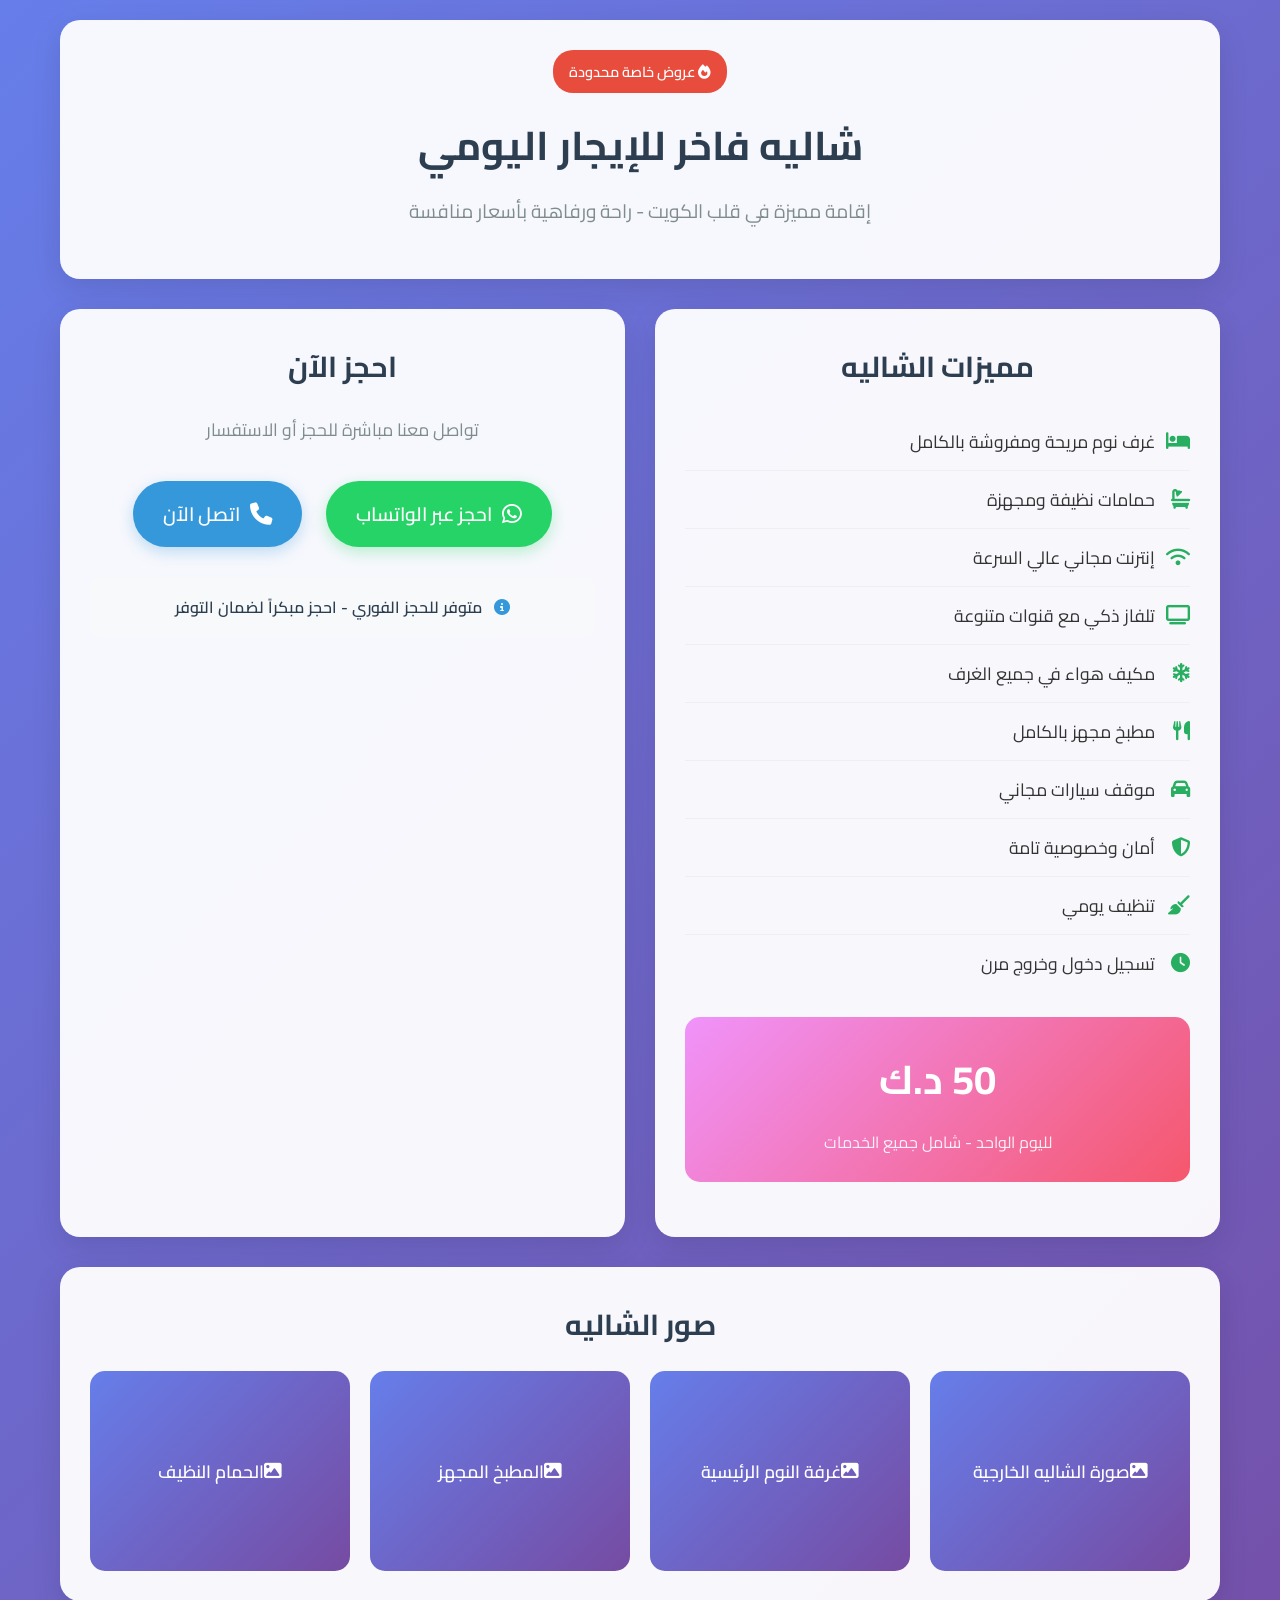
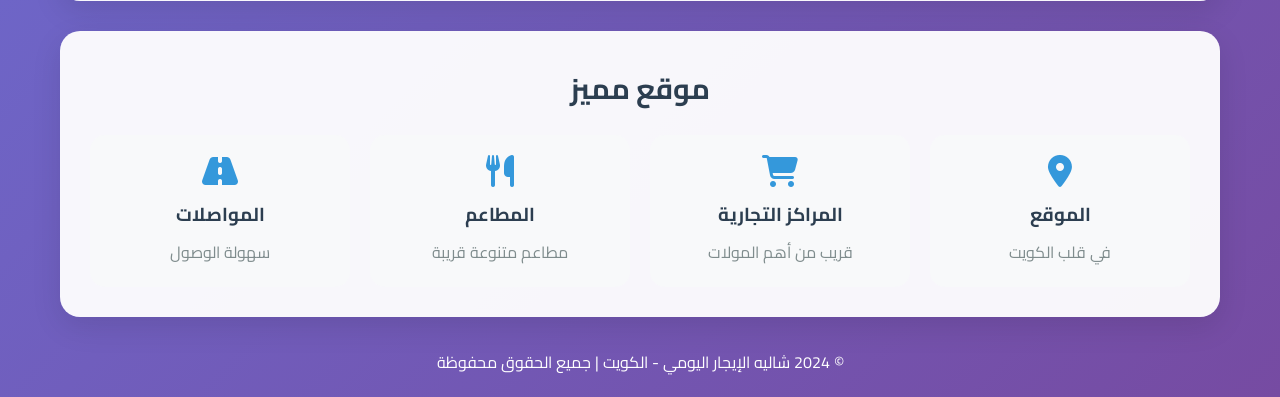
==== chalet-advertisement.html @ 50dc8041 "Add chalet rental advertisement with HTML, README, and social media texts Co-authored-by: aa1013246 " ====
<!DOCTYPE html>
<html lang="ar" dir="rtl">
<head>
    <meta charset="UTF-8">
    <meta name="viewport" content="width=device-width, initial-scale=1.0">
    <title>شاليه فاخر للإيجار اليومي - الكويت | إقامة مميزة</title>
    <meta name="description" content="شاليه فاخر ومريح للإيجار اليومي في الكويت. إقامة مميزة مع جميع الخدمات والراحة المطلوبة. احجز الآن!">
    <link rel="preconnect" href="https://fonts.googleapis.com">
    <link rel="preconnect" href="https://fonts.gstatic.com" crossorigin>
    <link href="https://fonts.googleapis.com/css2?family=Cairo:wght@300;400;600;700&display=swap" rel="stylesheet">
    <link rel="stylesheet" href="https://cdnjs.cloudflare.com/ajax/libs/font-awesome/6.4.0/css/all.min.css">
    <style>
        * {
            margin: 0;
            padding: 0;
            box-sizing: border-box;
        }

        body {
            font-family: 'Cairo', sans-serif;
            background: linear-gradient(135deg, #667eea 0%, #764ba2 100%);
            min-height: 100vh;
            color: #333;
        }

        .container {
            max-width: 1200px;
            margin: 0 auto;
            padding: 20px;
        }

        .header {
            text-align: center;
            background: rgba(255, 255, 255, 0.95);
            border-radius: 20px;
            padding: 30px;
            margin-bottom: 30px;
            box-shadow: 0 10px 30px rgba(0, 0, 0, 0.1);
        }

        .header h1 {
            color: #2c3e50;
            font-size: 2.5rem;
            margin-bottom: 10px;
            font-weight: 700;
        }

        .header .subtitle {
            color: #7f8c8d;
            font-size: 1.2rem;
            margin-bottom: 20px;
        }

        .main-content {
            display: grid;
            grid-template-columns: 1fr 1fr;
            gap: 30px;
            margin-bottom: 30px;
        }

        .chalet-info {
            background: rgba(255, 255, 255, 0.95);
            border-radius: 20px;
            padding: 30px;
            box-shadow: 0 10px 30px rgba(0, 0, 0, 0.1);
        }

        .chalet-info h2 {
            color: #2c3e50;
            font-size: 1.8rem;
            margin-bottom: 20px;
            text-align: center;
        }

        .features {
            list-style: none;
            margin-bottom: 25px;
        }

        .features li {
            padding: 12px 0;
            border-bottom: 1px solid #ecf0f1;
            display: flex;
            align-items: center;
            font-size: 1.1rem;
        }

        .features li:last-child {
            border-bottom: none;
        }

        .features i {
            color: #27ae60;
            margin-left: 15px;
            font-size: 1.2rem;
            width: 20px;
        }

        .price-section {
            background: linear-gradient(135deg, #f093fb 0%, #f5576c 100%);
            color: white;
            padding: 25px;
            border-radius: 15px;
            text-align: center;
            margin-bottom: 25px;
        }

        .price {
            font-size: 2.5rem;
            font-weight: 700;
            margin-bottom: 10px;
        }

        .price-note {
            font-size: 1rem;
            opacity: 0.9;
        }

        .contact-section {
            background: rgba(255, 255, 255, 0.95);
            border-radius: 20px;
            padding: 30px;
            box-shadow: 0 10px 30px rgba(0, 0, 0, 0.1);
            text-align: center;
        }

        .contact-section h2 {
            color: #2c3e50;
            font-size: 1.8rem;
            margin-bottom: 20px;
        }

        .whatsapp-btn {
            display: inline-flex;
            align-items: center;
            background: #25d366;
            color: white;
            padding: 15px 30px;
            border-radius: 50px;
            text-decoration: none;
            font-size: 1.2rem;
            font-weight: 600;
            margin: 10px;
            transition: all 0.3s ease;
            box-shadow: 0 5px 15px rgba(37, 211, 102, 0.3);
        }

        .whatsapp-btn:hover {
            transform: translateY(-2px);
            box-shadow: 0 8px 25px rgba(37, 211, 102, 0.4);
        }

        .whatsapp-btn i {
            margin-left: 10px;
            font-size: 1.4rem;
        }

        .phone-btn {
            display: inline-flex;
            align-items: center;
            background: #3498db;
            color: white;
            padding: 15px 30px;
            border-radius: 50px;
            text-decoration: none;
            font-size: 1.2rem;
            font-weight: 600;
            margin: 10px;
            transition: all 0.3s ease;
            box-shadow: 0 5px 15px rgba(52, 152, 219, 0.3);
        }

        .phone-btn:hover {
            transform: translateY(-2px);
            box-shadow: 0 8px 25px rgba(52, 152, 219, 0.4);
        }

        .phone-btn i {
            margin-left: 10px;
            font-size: 1.4rem;
        }

        .gallery {
            background: rgba(255, 255, 255, 0.95);
            border-radius: 20px;
            padding: 30px;
            box-shadow: 0 10px 30px rgba(0, 0, 0, 0.1);
        }

        .gallery h2 {
            color: #2c3e50;
            font-size: 1.8rem;
            margin-bottom: 20px;
            text-align: center;
        }

        .image-grid {
            display: grid;
            grid-template-columns: repeat(auto-fit, minmax(250px, 1fr));
            gap: 20px;
        }

        .image-placeholder {
            background: linear-gradient(135deg, #667eea 0%, #764ba2 100%);
            height: 200px;
            border-radius: 15px;
            display: flex;
            align-items: center;
            justify-content: center;
            color: white;
            font-size: 1.1rem;
            font-weight: 600;
        }

        .location-info {
            background: rgba(255, 255, 255, 0.95);
            border-radius: 20px;
            padding: 30px;
            box-shadow: 0 10px 30px rgba(0, 0, 0, 0.1);
            margin-top: 30px;
        }

        .location-info h2 {
            color: #2c3e50;
            font-size: 1.8rem;
            margin-bottom: 20px;
            text-align: center;
        }

        .location-details {
            display: grid;
            grid-template-columns: repeat(auto-fit, minmax(200px, 1fr));
            gap: 20px;
        }

        .location-item {
            text-align: center;
            padding: 20px;
            background: #f8f9fa;
            border-radius: 15px;
        }

        .location-item i {
            font-size: 2rem;
            color: #3498db;
            margin-bottom: 10px;
        }

        .location-item h3 {
            color: #2c3e50;
            margin-bottom: 5px;
        }

        .location-item p {
            color: #7f8c8d;
        }

        .footer {
            text-align: center;
            margin-top: 30px;
            color: white;
            font-size: 1rem;
        }

        @media (max-width: 768px) {
            .main-content {
                grid-template-columns: 1fr;
            }
            
            .header h1 {
                font-size: 2rem;
            }
            
            .price {
                font-size: 2rem;
            }
        }

        .urgent-badge {
            background: #e74c3c;
            color: white;
            padding: 8px 16px;
            border-radius: 20px;
            font-size: 0.9rem;
            font-weight: 600;
            display: inline-block;
            margin-bottom: 15px;
            animation: pulse 2s infinite;
        }

        @keyframes pulse {
            0% { transform: scale(1); }
            50% { transform: scale(1.05); }
            100% { transform: scale(1); }
        }
    </style>
</head>
<body>
    <div class="container">
        <div class="header">
            <div class="urgent-badge">
                <i class="fas fa-fire"></i> عروض خاصة محدودة
            </div>
            <h1>شاليه فاخر للإيجار اليومي</h1>
            <p class="subtitle">إقامة مميزة في قلب الكويت - راحة ورفاهية بأسعار منافسة</p>
        </div>

        <div class="main-content">
            <div class="chalet-info">
                <h2>مميزات الشاليه</h2>
                <ul class="features">
                    <li><i class="fas fa-bed"></i> غرف نوم مريحة ومفروشة بالكامل</li>
                    <li><i class="fas fa-bath"></i> حمامات نظيفة ومجهزة</li>
                    <li><i class="fas fa-wifi"></i> إنترنت مجاني عالي السرعة</li>
                    <li><i class="fas fa-tv"></i> تلفاز ذكي مع قنوات متنوعة</li>
                    <li><i class="fas fa-snowflake"></i> مكيف هواء في جميع الغرف</li>
                    <li><i class="fas fa-utensils"></i> مطبخ مجهز بالكامل</li>
                    <li><i class="fas fa-car"></i> موقف سيارات مجاني</li>
                    <li><i class="fas fa-shield-alt"></i> أمان وخصوصية تامة</li>
                    <li><i class="fas fa-broom"></i> تنظيف يومي</li>
                    <li><i class="fas fa-clock"></i> تسجيل دخول وخروج مرن</li>
                </ul>

                <div class="price-section">
                    <div class="price">50 د.ك</div>
                    <div class="price-note">لليوم الواحد - شامل جميع الخدمات</div>
                </div>
            </div>

            <div class="contact-section">
                <h2>احجز الآن</h2>
                <p style="margin-bottom: 25px; font-size: 1.1rem; color: #7f8c8d;">
                    تواصل معنا مباشرة للحجز أو الاستفسار
                </p>
                
                <a href="https://wa.me/965XXXXXXXXX" class="whatsapp-btn" target="_blank">
                    <i class="fab fa-whatsapp"></i>
                    احجز عبر الواتساب
                </a>
                
                <a href="tel:+965XXXXXXXXX" class="phone-btn">
                    <i class="fas fa-phone"></i>
                    اتصل الآن
                </a>
                
                <div style="margin-top: 20px; padding: 15px; background: #f8f9fa; border-radius: 10px;">
                    <p style="margin: 0; color: #2c3e50; font-weight: 600;">
                        <i class="fas fa-info-circle" style="color: #3498db; margin-left: 8px;"></i>
                        متوفر للحجز الفوري - احجز مبكراً لضمان التوفر
                    </p>
                </div>
            </div>
        </div>

        <div class="gallery">
            <h2>صور الشاليه</h2>
            <div class="image-grid">
                <div class="image-placeholder">
                    <i class="fas fa-image"></i> صورة الشاليه الخارجية
                </div>
                <div class="image-placeholder">
                    <i class="fas fa-image"></i> غرفة النوم الرئيسية
                </div>
                <div class="image-placeholder">
                    <i class="fas fa-image"></i> المطبخ المجهز
                </div>
                <div class="image-placeholder">
                    <i class="fas fa-image"></i> الحمام النظيف
                </div>
            </div>
        </div>

        <div class="location-info">
            <h2>موقع مميز</h2>
            <div class="location-details">
                <div class="location-item">
                    <i class="fas fa-map-marker-alt"></i>
                    <h3>الموقع</h3>
                    <p>في قلب الكويت</p>
                </div>
                <div class="location-item">
                    <i class="fas fa-shopping-cart"></i>
                    <h3>المراكز التجارية</h3>
                    <p>قريب من أهم المولات</p>
                </div>
                <div class="location-item">
                    <i class="fas fa-utensils"></i>
                    <h3>المطاعم</h3>
                    <p>مطاعم متنوعة قريبة</p>
                </div>
                <div class="location-item">
                    <i class="fas fa-road"></i>
                    <h3>المواصلات</h3>
                    <p>سهولة الوصول</p>
                </div>
            </div>
        </div>

        <div class="footer">
            <p>© 2024 شاليه الإيجار اليومي - الكويت | جميع الحقوق محفوظة</p>
        </div>
    </div>

    <script>
        // إضافة تفاعل للصفحة
        document.addEventListener('DOMContentLoaded', function() {
            // تحريك سلس للروابط
            const links = document.querySelectorAll('a[href^="#"]');
            links.forEach(link => {
                link.addEventListener('click', function(e) {
                    e.preventDefault();
                    const target = document.querySelector(this.getAttribute('href'));
                    if (target) {
                        target.scrollIntoView({
                            behavior: 'smooth'
                        });
                    }
                });
            });

            // إضافة تأثير التحميل التدريجي للعناصر
            const observerOptions = {
                threshold: 0.1,
                rootMargin: '0px 0px -50px 0px'
            };

            const observer = new IntersectionObserver(function(entries) {
                entries.forEach(entry => {
                    if (entry.isIntersecting) {
                        entry.target.style.opacity = '1';
                        entry.target.style.transform = 'translateY(0)';
                    }
                });
            }, observerOptions);

            // تطبيق التأثير على جميع البطاقات
            const cards = document.querySelectorAll('.chalet-info, .contact-section, .gallery, .location-info');
            cards.forEach(card => {
                card.style.opacity = '0';
                card.style.transform = 'translateY(30px)';
                card.style.transition = 'all 0.6s ease';
                observer.observe(card);
            });
        });
    </script>
</body>
</html>
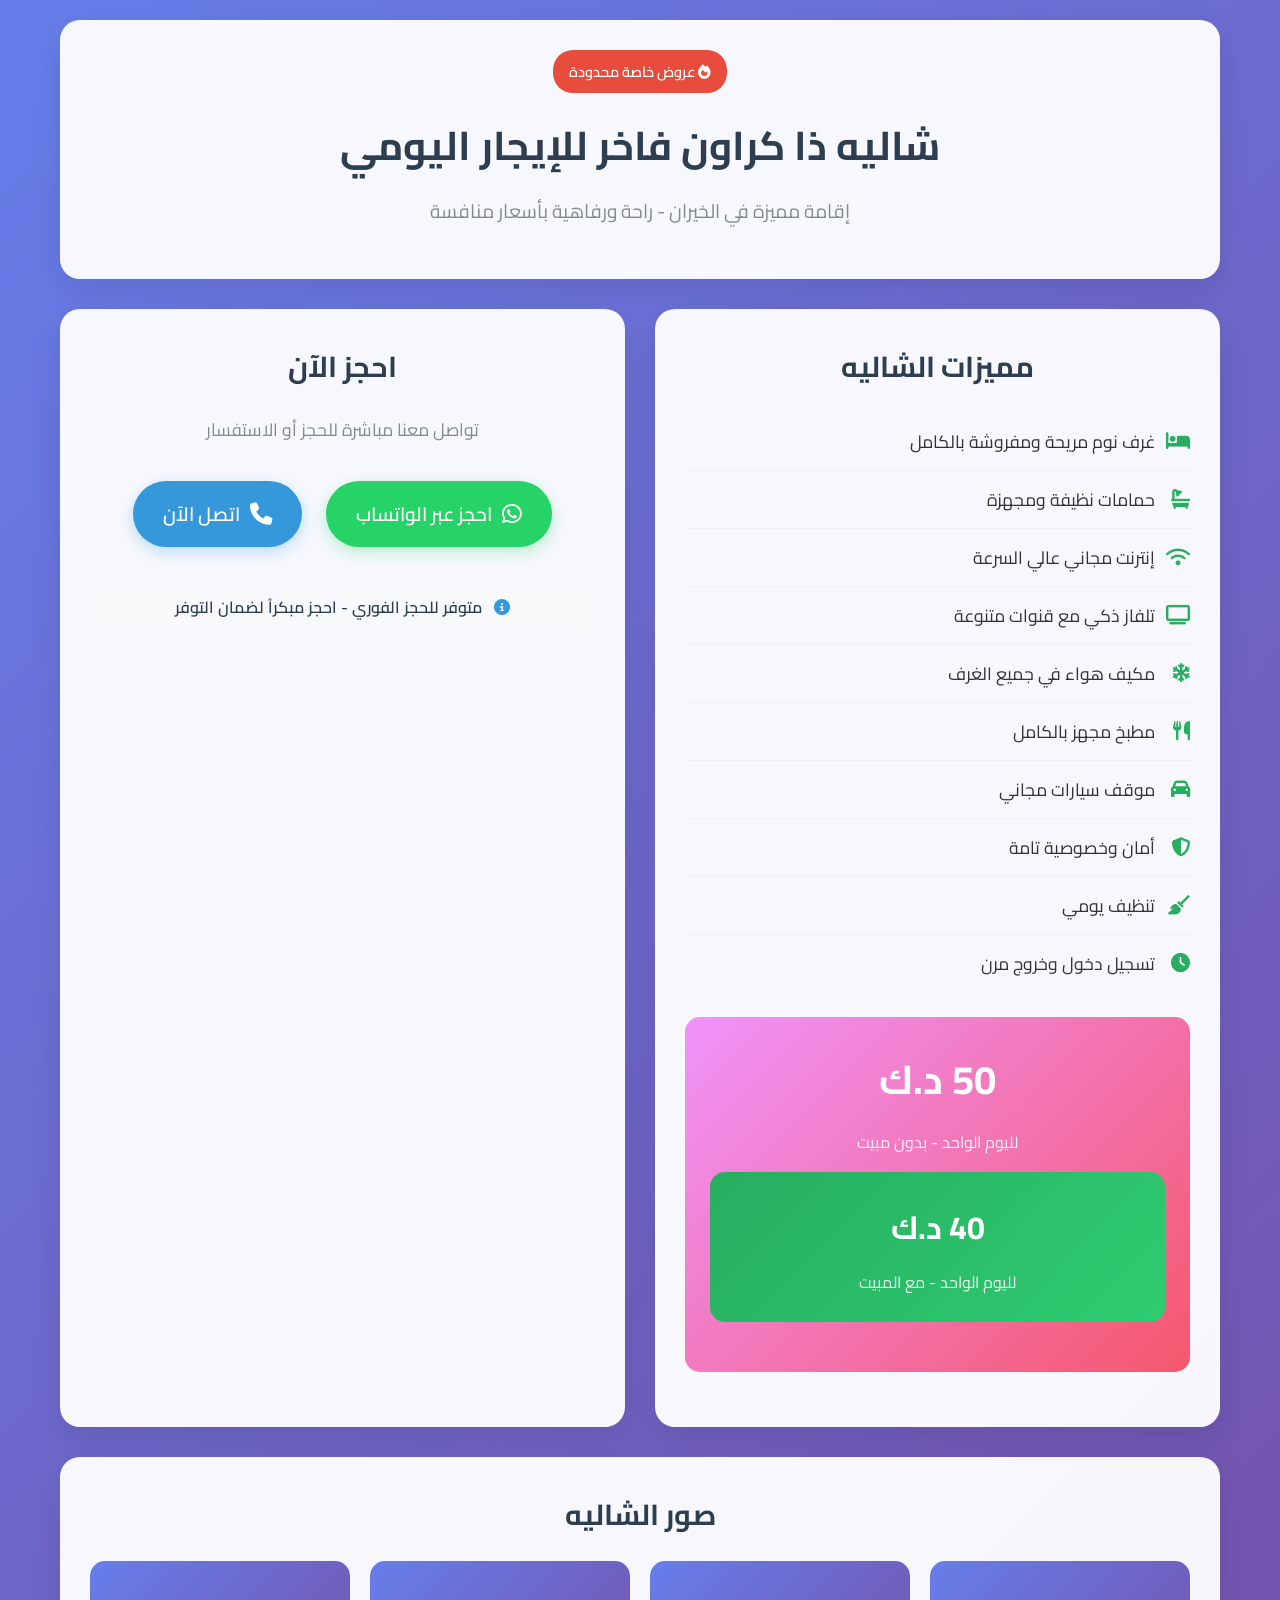
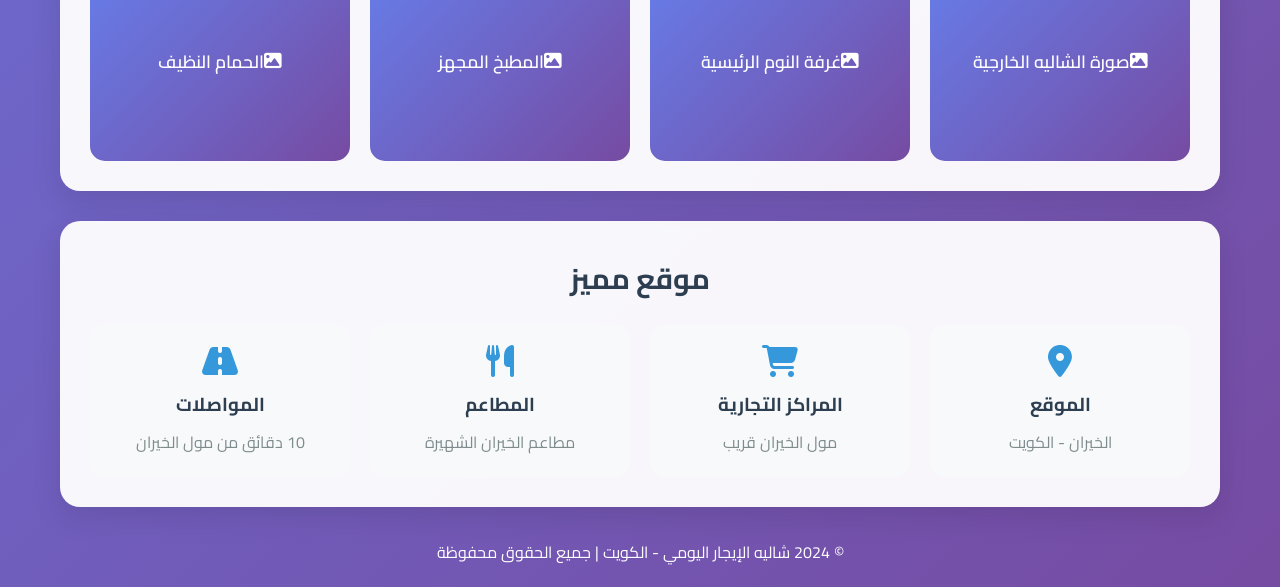
==== commit 8c0122c8: "Update chalet details with new location, pricing, and contact info Co-authored-by: aa1013246 <aa1013" ====
--- a/chalet-advertisement.html
+++ b/chalet-advertisement.html
@@ -301,8 +301,8 @@
             <div class="urgent-badge">
                 <i class="fas fa-fire"></i> عروض خاصة محدودة
             </div>
-            <h1>شاليه فاخر للإيجار اليومي</h1>
-            <p class="subtitle">إقامة مميزة في قلب الكويت - راحة ورفاهية بأسعار منافسة</p>
+            <h1>شاليه ذا كراون فاخر للإيجار اليومي</h1>
+            <p class="subtitle">إقامة مميزة في الخيران - راحة ورفاهية بأسعار منافسة</p>
         </div>
 
         <div class="main-content">
@@ -322,8 +322,12 @@
                 </ul>
 
                 <div class="price-section">
-                    <div class="price">50 د.ك</div>
-                    <div class="price-note">لليوم الواحد - شامل جميع الخدمات</div>
+                                    <div class="price">50 د.ك</div>
+                <div class="price-note">لليوم الواحد - بدون مبيت</div>
+                <div class="price-section" style="background: linear-gradient(135deg, #27ae60 0%, #2ecc71 100%); margin-top: 15px;">
+                    <div class="price" style="font-size: 2rem;">40 د.ك</div>
+                    <div class="price-note">لليوم الواحد - مع المبيت</div>
+                </div>
                 </div>
             </div>
 
@@ -333,12 +337,12 @@
                     تواصل معنا مباشرة للحجز أو الاستفسار
                 </p>
                 
-                <a href="https://wa.me/965XXXXXXXXX" class="whatsapp-btn" target="_blank">
+                <a href="https://wa.me/96566413187" class="whatsapp-btn" target="_blank">
                     <i class="fab fa-whatsapp"></i>
                     احجز عبر الواتساب
                 </a>
                 
-                <a href="tel:+965XXXXXXXXX" class="phone-btn">
+                <a href="tel:+96566413187" class="phone-btn">
                     <i class="fas fa-phone"></i>
                     اتصل الآن
                 </a>
@@ -376,22 +380,22 @@
                 <div class="location-item">
                     <i class="fas fa-map-marker-alt"></i>
                     <h3>الموقع</h3>
-                    <p>في قلب الكويت</p>
+                    <p>الخيران - الكويت</p>
                 </div>
                 <div class="location-item">
                     <i class="fas fa-shopping-cart"></i>
                     <h3>المراكز التجارية</h3>
-                    <p>قريب من أهم المولات</p>
+                    <p>مول الخيران قريب</p>
                 </div>
                 <div class="location-item">
                     <i class="fas fa-utensils"></i>
                     <h3>المطاعم</h3>
-                    <p>مطاعم متنوعة قريبة</p>
+                    <p>مطاعم الخيران الشهيرة</p>
                 </div>
                 <div class="location-item">
                     <i class="fas fa-road"></i>
                     <h3>المواصلات</h3>
-                    <p>سهولة الوصول</p>
+                    <p>10 دقائق من مول الخيران</p>
                 </div>
             </div>
         </div>
